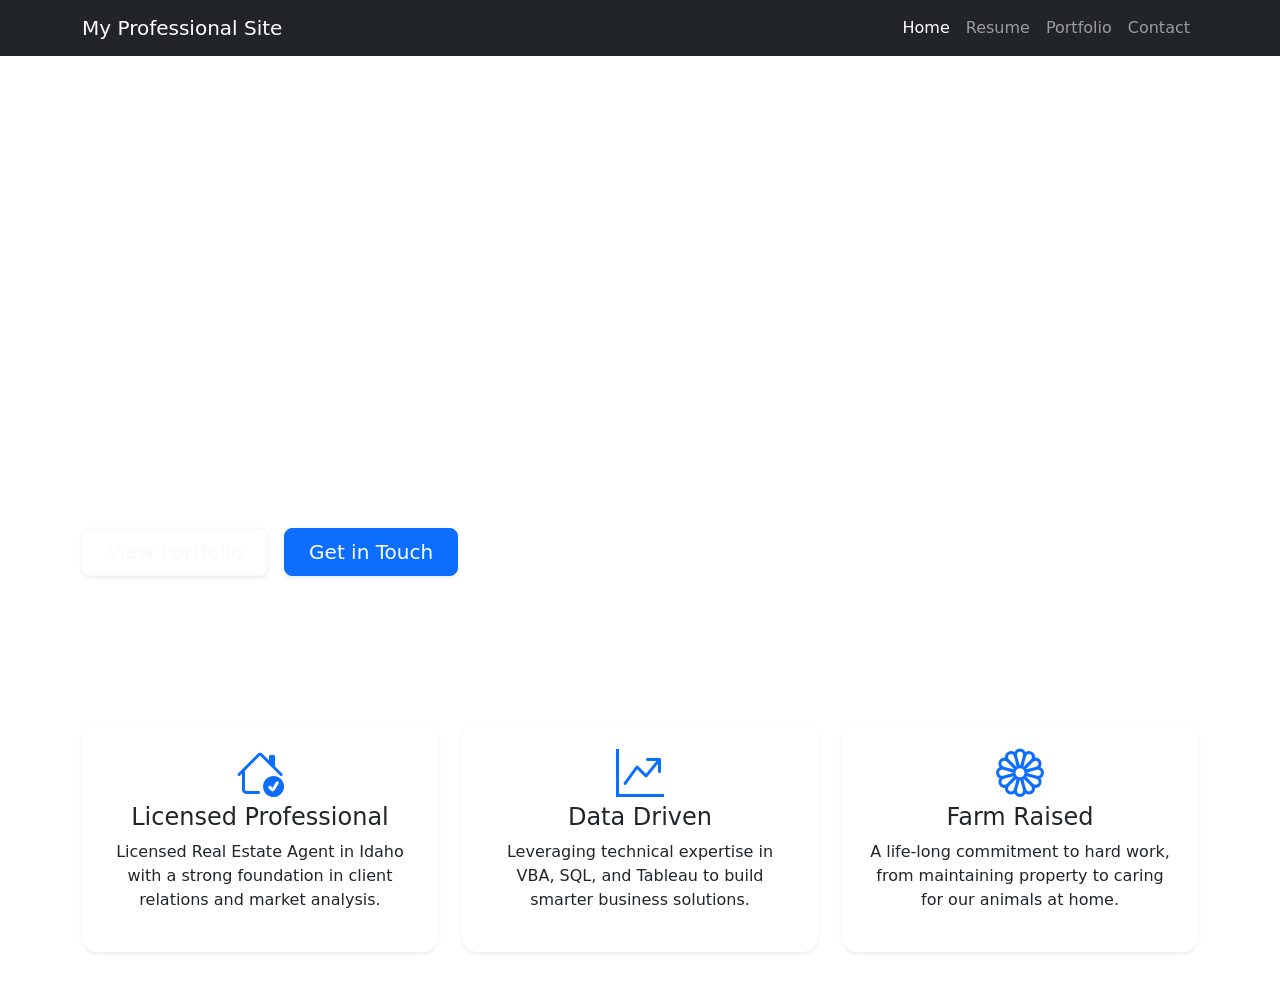
==== index.html @ 2ff0624f "Add files via upload" ====
<!DOCTYPE html>
<html lang="en">
<head>
    <meta charset="UTF-8">
    <meta name="viewport" content="width=device-width, initial-scale=1.0">
    <title>Allie Hipwell | Portfolio</title> <link href="https://cdn.jsdelivr.net/npm/bootstrap@5.3.0/dist/css/bootstrap.min.css" rel="stylesheet">
    
    <link rel="stylesheet" href="https://cdn.jsdelivr.net/npm/bootstrap-icons@1.11.1/font/bootstrap-icons.css">
    
    <link rel="preconnect" href="https://fonts.googleapis.com">
    <link rel="preconnect" href="https://fonts.gstatic.com" crossorigin>
    <link href="https://fonts.googleapis.com/css2?family=Inter:wght@300;400;600&family=Playfair+Display:ital,wght@0,400..900;1,400..900&display=swap" rel="stylesheet">

    <link rel="stylesheet" href="css/styles.css">
</head>
<body>

   <!DOCTYPE html>
<html lang="en">
<head>
    <meta charset="UTF-8">
    <meta name="viewport" content="width=device-width, initial-scale=1.0">
    <title>Allie Hipwell | Home</title>

    <link href="https://cdn.jsdelivr.net/npm/bootstrap@5.3.0/dist/css/bootstrap.min.css" rel="stylesheet">
    <link rel="stylesheet" href="https://cdn.jsdelivr.net/npm/bootstrap-icons@1.11.1/font/bootstrap-icons.css">
    
    <link rel="preconnect" href="https://fonts.googleapis.com">
    <link rel="preconnect" href="https://fonts.gstatic.com" crossorigin>
    <link href="https://fonts.googleapis.com/css2?family=Inter:wght@300;400;600&family=Playfair+Display:ital,wght@0,400..900;1,400..900&display=swap" rel="stylesheet">

    <link rel="stylesheet" href="css/styles.css">
</head>
<body>

    <nav class="navbar navbar-expand-lg navbar-dark bg-dark">
        <div class="container">
            <a class="navbar-brand" href="index.html">My Professional Site</a>
            <button class="navbar-toggler" type="button" data-bs-toggle="collapse" data-bs-target="#navbarNav">
                <span class="navbar-toggler-icon"></span>
            </button>
            <div class="collapse navbar-collapse" id="navbarNav">
                <ul class="navbar-nav ms-auto">
                    <li class="nav-item"><a class="nav-link active" href="index.html">Home</a></li>
                    <li class="nav-item"><a class="nav-link" href="resume.html">Resume</a></li>
                    <li class="nav-item"><a class="nav-link" href="portfolio.html">Portfolio</a></li>
                    <li class="nav-item"><a class="nav-link" href="contact.html">Contact</a></li>
                </ul>
            </div>
        </div>
    </nav>

    <section class="py-5 text-white" style="background-color: var(--green-forest); border-radius: 0 0 50px 50px; margin-bottom: 50px;">
        <div class="container py-5">
            <div class="row align-items-center">
                <div class="col-lg-6">
                    <h1 class="display-3 fw-bold mb-4">Hi, I'm Allie Hipwell.</h1>
                    <p class="lead mb-5" style="opacity: 0.9;">
                        BYU Pre-Business Student specializing in <strong>Product Development</strong> and <strong>Data Analytics</strong>. 
                        With a background in real estate and a passion for innovation, I am driven by the goal of leaving things better than I found them.
                    </p>
                    <div class="d-grid d-md-flex justify-content-md-start gap-3">
                        <a href="portfolio.html" class="btn btn-outline-light btn-lg px-4 shadow-sm">View Portfolio</a>
                        <a href="contact.html" class="btn btn-primary btn-lg px-4 shadow-sm">Get in Touch</a>
                    </div>
                </div>
                <div class="col-lg-6 text-center d-none d-lg-block">
                    <i class="bi bi-houses display-1" style="opacity: 0.2; font-size: 15rem; color: white;"></i>
                </div>
            </div>
        </div>
    </section>

    <div class="container mb-5">
        <div class="row g-4 justify-content-center text-center">
            <div class="col-md-4">
                <div class="p-4 rounded-4 shadow-sm h-100">
                    <i class="bi bi-house-check display-5 text-primary mb-3"></i>
                    <h4>Licensed Professional</h4>
                    <p>Licensed Real Estate Agent in Idaho with a strong foundation in client relations and market analysis.</p>
                </div>
            </div>
            <div class="col-md-4">
                <div class="p-4 rounded-4 shadow-sm h-100">
                    <i class="bi bi-graph-up-arrow display-5 text-primary mb-3"></i>
                    <h4>Data Driven</h4>
                    <p>Leveraging technical expertise in VBA, SQL, and Tableau to build smarter business solutions.</p>
                </div>
            </div>
            <div class="col-md-4">
                <div class="p-4 rounded-4 shadow-sm h-100">
                    <i class="bi bi-flower1 display-5 text-primary mb-3"></i>
                    <h4>Farm Raised</h4>
                    <p>A life-long commitment to hard work, from maintaining property to caring for our animals at home.</p>
                </div>
            </div>
        </div>
    </div>

    <script src="https://cdn.jsdelivr.net/npm/bootstrap@5.3.0/dist/js/bootstrap.bundle.min.js"></script>

</body>
</html>
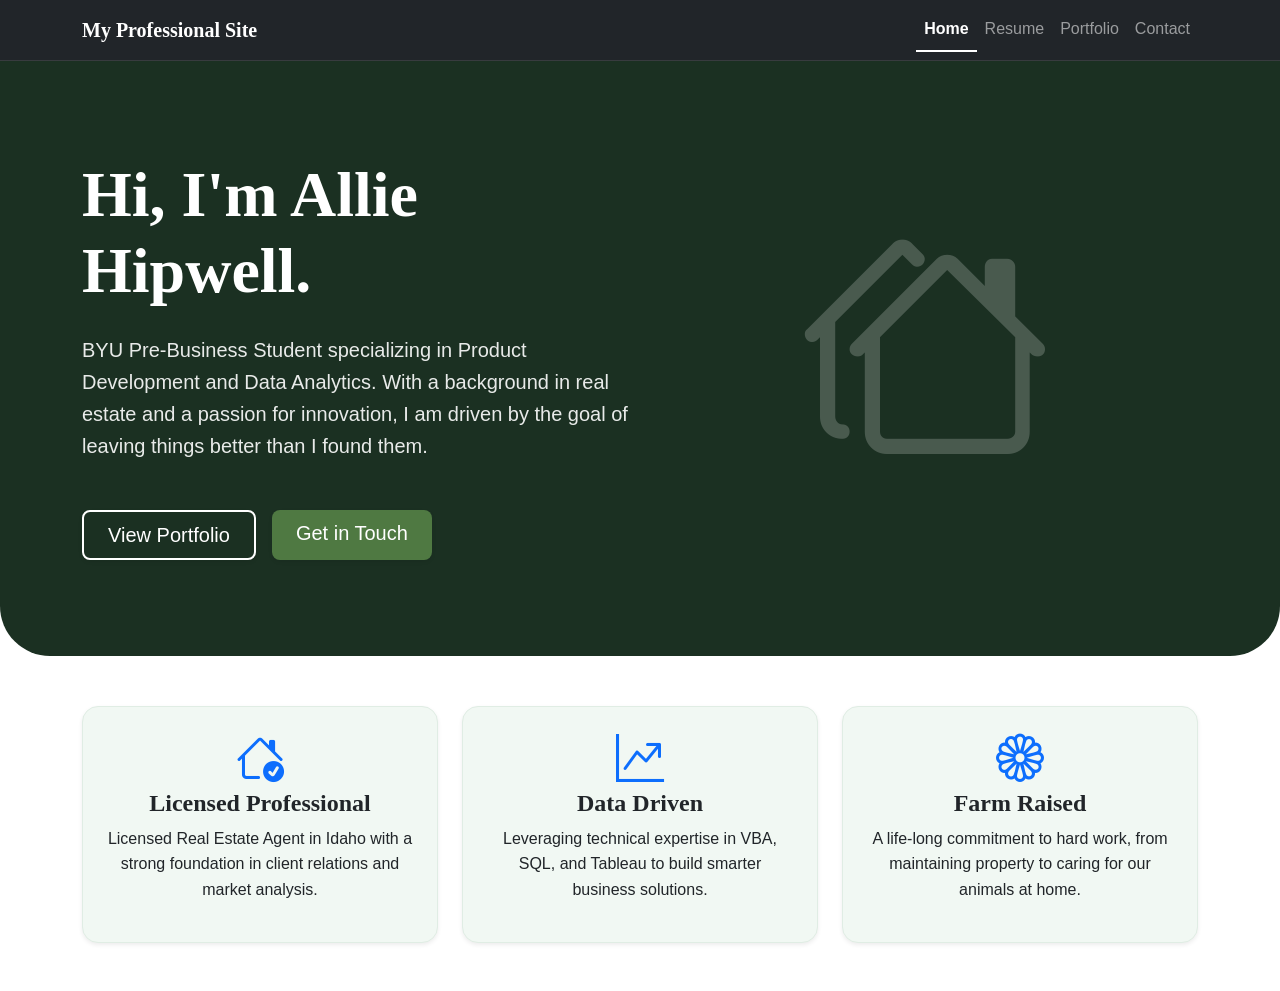
==== commit 0441d79f: "Fix duplicate HTML structure in index.html Removed duplicate HTML structure and ensured proper forma" ====
--- a/index.html
+++ b/index.html
@@ -11,7 +11,7 @@
     <link rel="preconnect" href="https://fonts.gstatic.com" crossorigin>
     <link href="https://fonts.googleapis.com/css2?family=Inter:wght@300;400;600&family=Playfair+Display:ital,wght@0,400..900;1,400..900&display=swap" rel="stylesheet">
 
-    <link rel="stylesheet" href="css/styles.css">
+    <link rel="stylesheet" href="styles.css">
 </head>
 <body>
 
@@ -100,4 +100,4 @@
     <script src="https://cdn.jsdelivr.net/npm/bootstrap@5.3.0/dist/js/bootstrap.bundle.min.js"></script>
 
 </body>
-</html>+</html>
--- a/styles.css
+++ b/styles.css
@@ -0,0 +1,105 @@
+/* ALLIE'S UNIFORM GREEN DESIGN SYSTEM - FINAL VERSION */
+
+:root {
+    --green-forest: #1b3022; 
+    --green-moss: #4f7942;   
+    --green-mint: #f1f8f3;   
+    
+    --font-heading: 'Playfair Display', serif;
+    --font-body: 'Inter', sans-serif;
+}
+
+/* --- 1. UNIFORM HEADERS --- */
+h1, h2, h3, h4, h5, h6, 
+.navbar-brand, 
+.display-4, .display-3,
+.display-1 {
+    font-family: var(--font-heading) !important;
+    font-weight: 700 !important;
+    color: var(--green-forest);
+}
+
+/* Force hero section text to be white */
+.text-white h1, .text-white p, .text-white .lead {
+    color: #ffffff !important;
+}
+
+/* --- 2. UNIFORM BODY TEXT --- */
+html, body, p, li, a, span, label, input, textarea, .lead, .nav-link, .badge {
+    font-family: var(--font-body) !important;
+    line-height: 1.6;
+}
+
+/* --- 3. COLORS & LAYOUT --- */
+
+/* Navbar & Dark Sections */
+.bg-dark, .navbar-dark {
+    background-color: var(--green-forest) !important;
+}
+
+.navbar {
+    padding: 1rem 0;
+    backdrop-filter: blur(10px);
+    border-bottom: 1px solid rgba(255,255,255,0.1);
+}
+
+/* Contact Info Box & Buttons */
+.bg-primary, .btn-primary {
+    background-color: var(--green-moss) !important;
+    border: none !important;
+}
+
+/* Custom outlined button for the Hero section */
+.btn-outline-light {
+    border: 2px solid #ffffff !important;
+    color: #ffffff !important;
+    font-family: var(--font-body);
+}
+
+.btn-outline-light:hover {
+    background-color: #ffffff !important;
+    color: var(--green-forest) !important;
+}
+
+.bg-primary a, .bg-primary p, .bg-primary i {
+    color: #ffffff !important;
+}
+
+/* Soft Mint Sections */
+.bg-light, .bg-white.p-4.rounded.shadow-sm, .card, .rounded-4 {
+    background-color: var(--green-mint) !important;
+    border: 1px solid #e0ede4 !important;
+}
+
+/* Accents & Icons */
+.text-primary, i[class^="bi-"] {
+    color: var(--green-moss) !important;
+}
+
+/* --- 4. ANIMATIONS & INTERACTION --- */
+
+/* Button Hover Effects */
+.btn {
+    transition: all 0.3s cubic-bezier(.25,.8,.25,1) !important;
+}
+.btn:hover {
+    transform: translateY(-3px);
+    box-shadow: 0 10px 20px rgba(0,0,0,0.1) !important;
+}
+
+/* Fact Card Hover Effects */
+.rounded-4 {
+    transition: all 0.3s ease;
+}
+.rounded-4:hover {
+    transform: scale(1.05);
+    background-color: #ffffff !important;
+    border-color: var(--green-moss) !important;
+    box-shadow: 0 15px 30px rgba(0,0,0,0.05);
+}
+
+/* Navbar active state */
+.navbar-dark .navbar-nav .nav-link.active {
+    font-weight: 600;
+    border-bottom: 2px solid #fff;
+}
